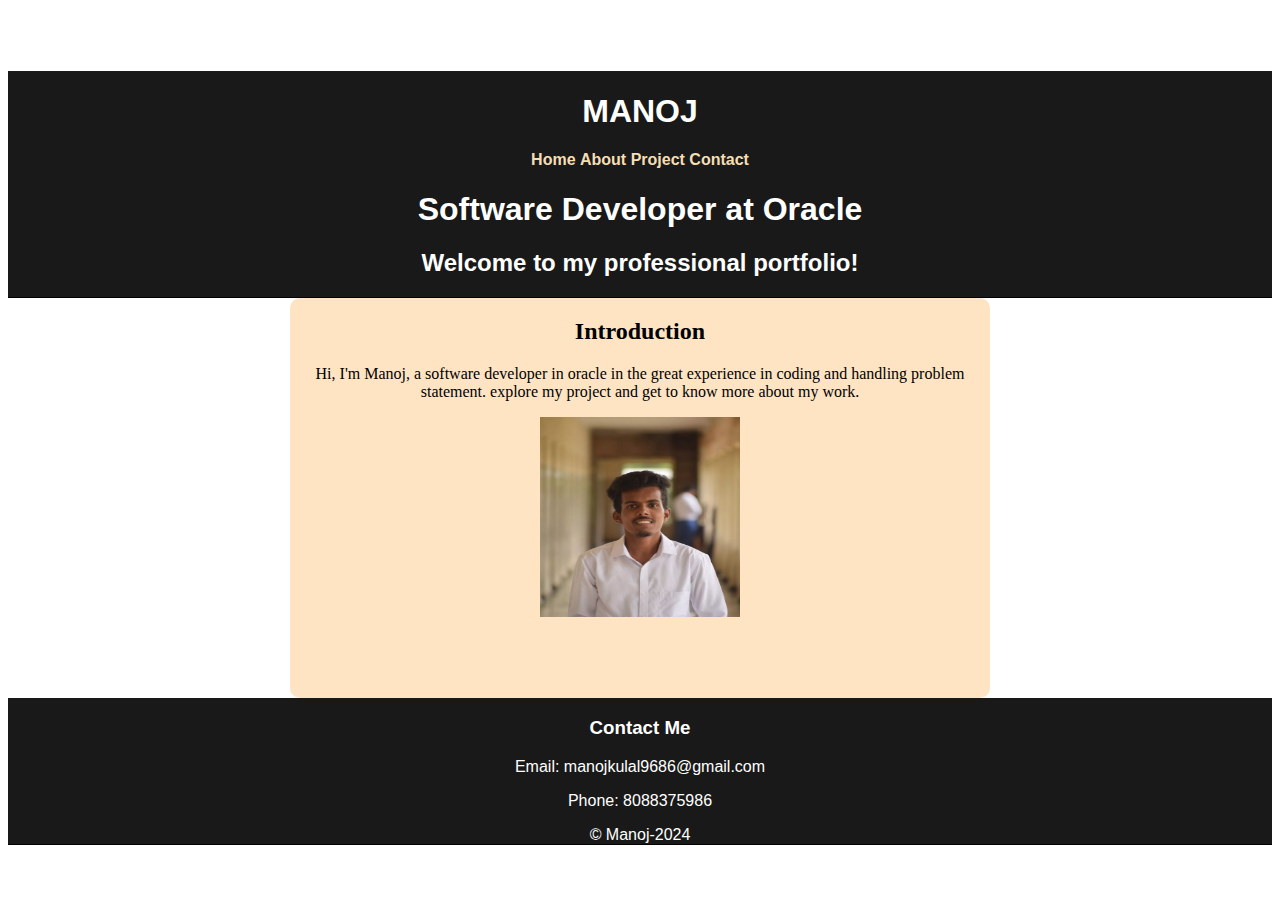
==== index.html @ 233ff799 "Add files via upload" ====
<!DOCTYPE html>
<html lang="en">
<head>
    <meta charset="UTF-8">
    <meta name="viewport" content="width=device-width, initial-scale=1.0">
    <title>Home</title>
    <link rel="stylesheet" href="home.css">
</head>
<body>
    <header>
        <h1>MANOJ</h1>
        <a href="index.html">Home</a>
        <a href="about.html">About</a>
        <a href="project.html">Project</a>
        <a href="contact.html">Contact</a>
        <h1>Software Developer at Oracle</h1>
        <h2>Welcome to my professional portfolio!</h2>
    </header>
    <div>
        <h2>Introduction</h2>
        <p>Hi, I'm Manoj, a software developer in oracle in the great experience in coding and handling problem statement.
            explore my project and get to know more about my work.
           
        </p>
        <img src="Manoj_photo.jpg" alt="Manoj" height="200px" width="200px">
    </div>
    <footer>
        <h3>Contact Me</h3>
        <p>Email: manojkulal9686@gmail.com</p>
        <p>Phone: 8088375986</p>
        &copy; Manoj-2024
    </footer>
</body>
</html>
---- home.css ----
header{
    background-color:#191919;
    color: white;
    font-family:Arial, Helvetica, sans-serif;
    margin: 0;
    padding: 0;
    border-bottom: 1px solid black;
    width: 100%;
    text-align: center;
    top: 0;
}
body {
    display: flex;
    flex-direction: column;
    align-items: center;
    justify-content: center;
    
    height: 100vh;
}
a:link{
    color: wheat;
    font-weight: bolder;
}
a:visited{
    color: white;
    font-weight: bolder;
}
a:active{
    color: white;
    font-weight: bolder;
}

a{
    text-decoration: none;
}

a:hover{
    text-decoration: underline;
}

header, div {
    margin: 0;
    padding: 0;
    
}

div {
    width: 80%;
    max-width: 700px; 
    height: 400px;
    background-color: bisque;
    border-radius: 10px;
    box-shadow: 0 10px 8px rgb(255, 255, 255);
    text-align: center;
}

footer{
    background-color:#191919;
    color: white;
    font-family:Arial, Helvetica, sans-serif;
    margin: 0;
    padding: 0;
    border-bottom: 1px solid black;
    width: 100%;
    text-align: center;
}
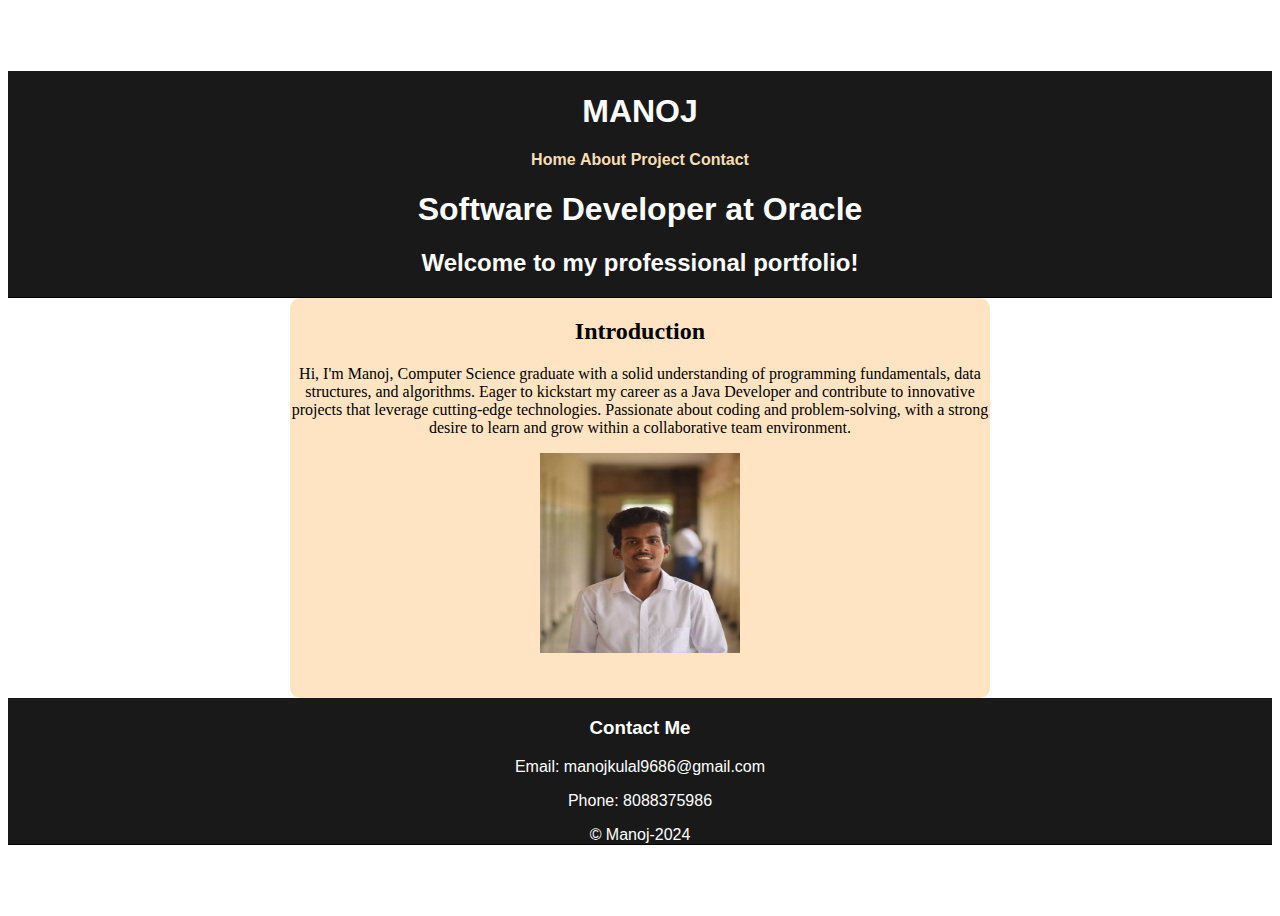
==== commit a50cd3f2: "Add files via upload" ====
--- a/index.html
+++ b/index.html
@@ -18,9 +18,10 @@
     </header>
     <div>
         <h2>Introduction</h2>
-        <p>Hi, I'm Manoj, a software developer in oracle in the great experience in coding and handling problem statement.
-            explore my project and get to know more about my work.
-           
+        <p>Hi, I'm Manoj, Computer Science graduate with a solid understanding of programming fundamentals, data structures, and
+            algorithms. Eager to kickstart my career as a Java Developer and contribute to innovative projects that leverage
+            cutting-edge technologies. Passionate about coding and problem-solving, with a strong desire to learn and grow
+            within a collaborative team environment.
         </p>
         <img src="Manoj_photo.jpg" alt="Manoj" height="200px" width="200px">
     </div>
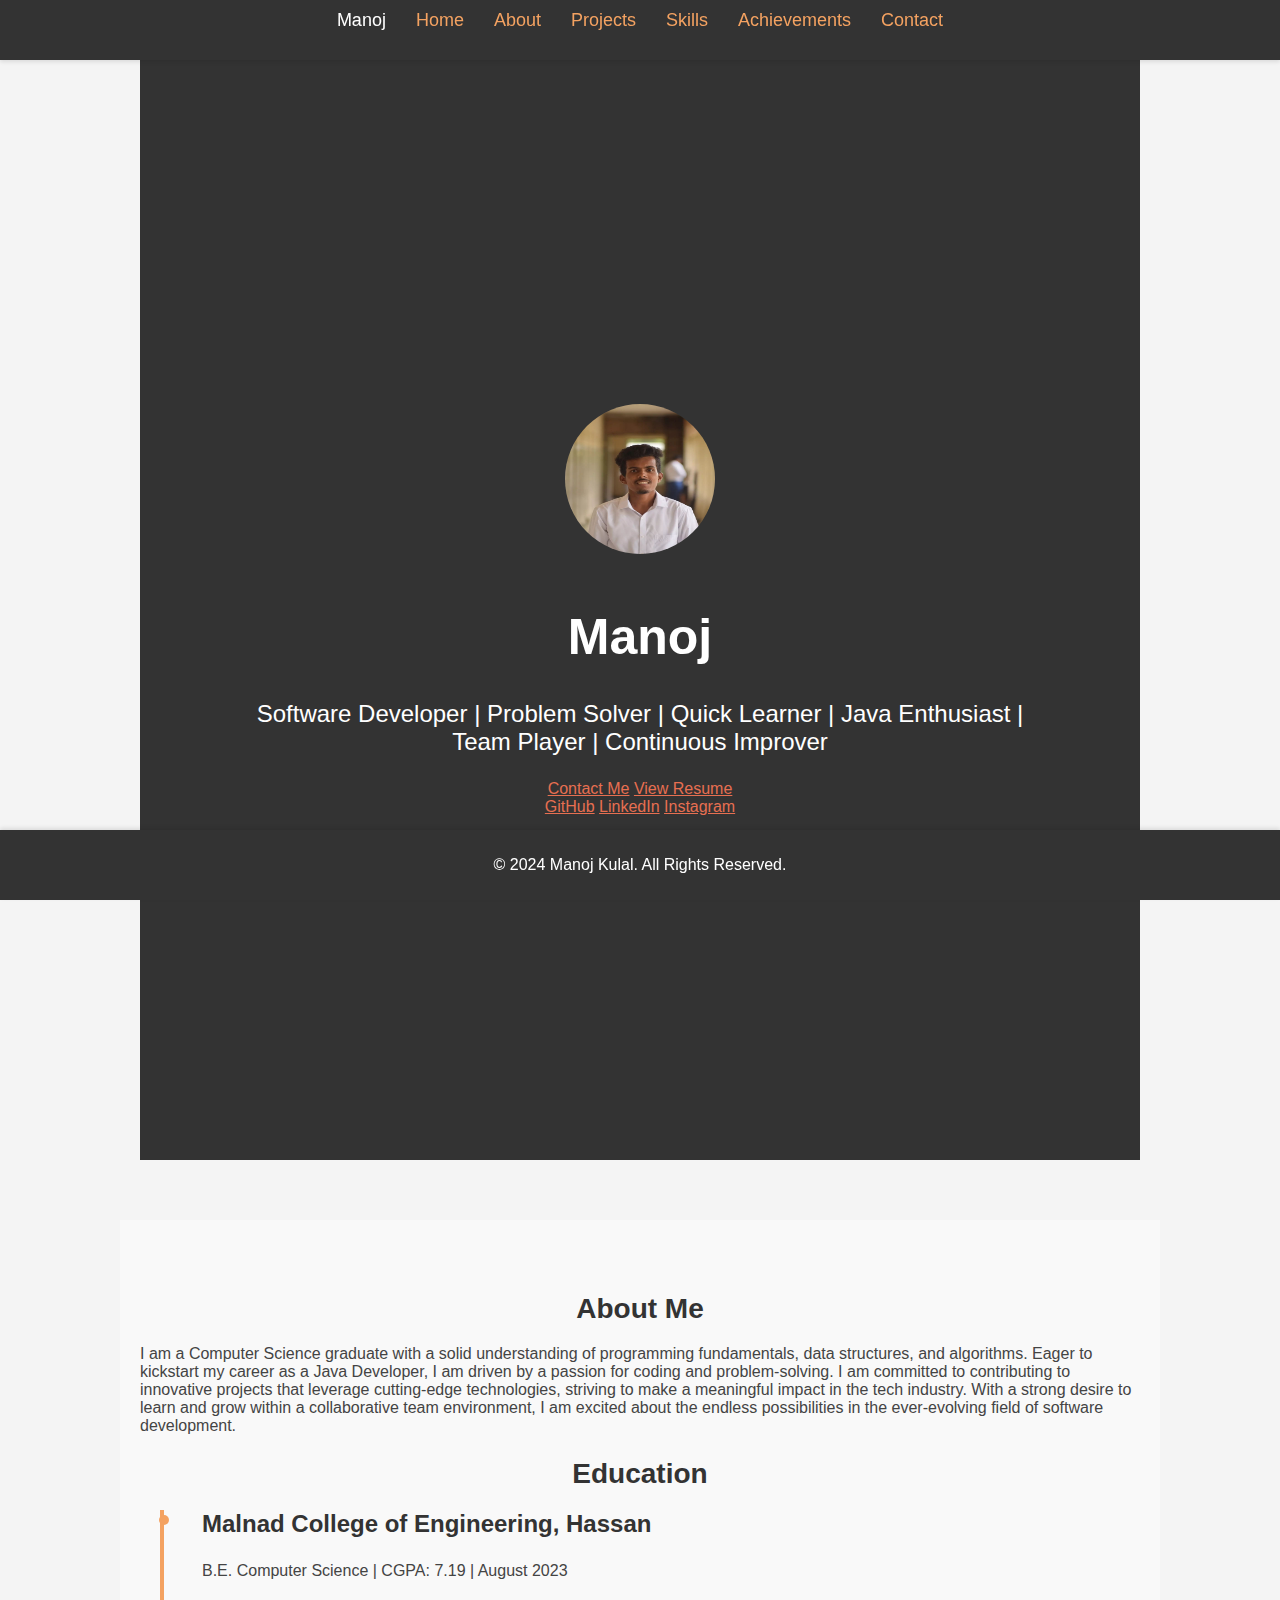
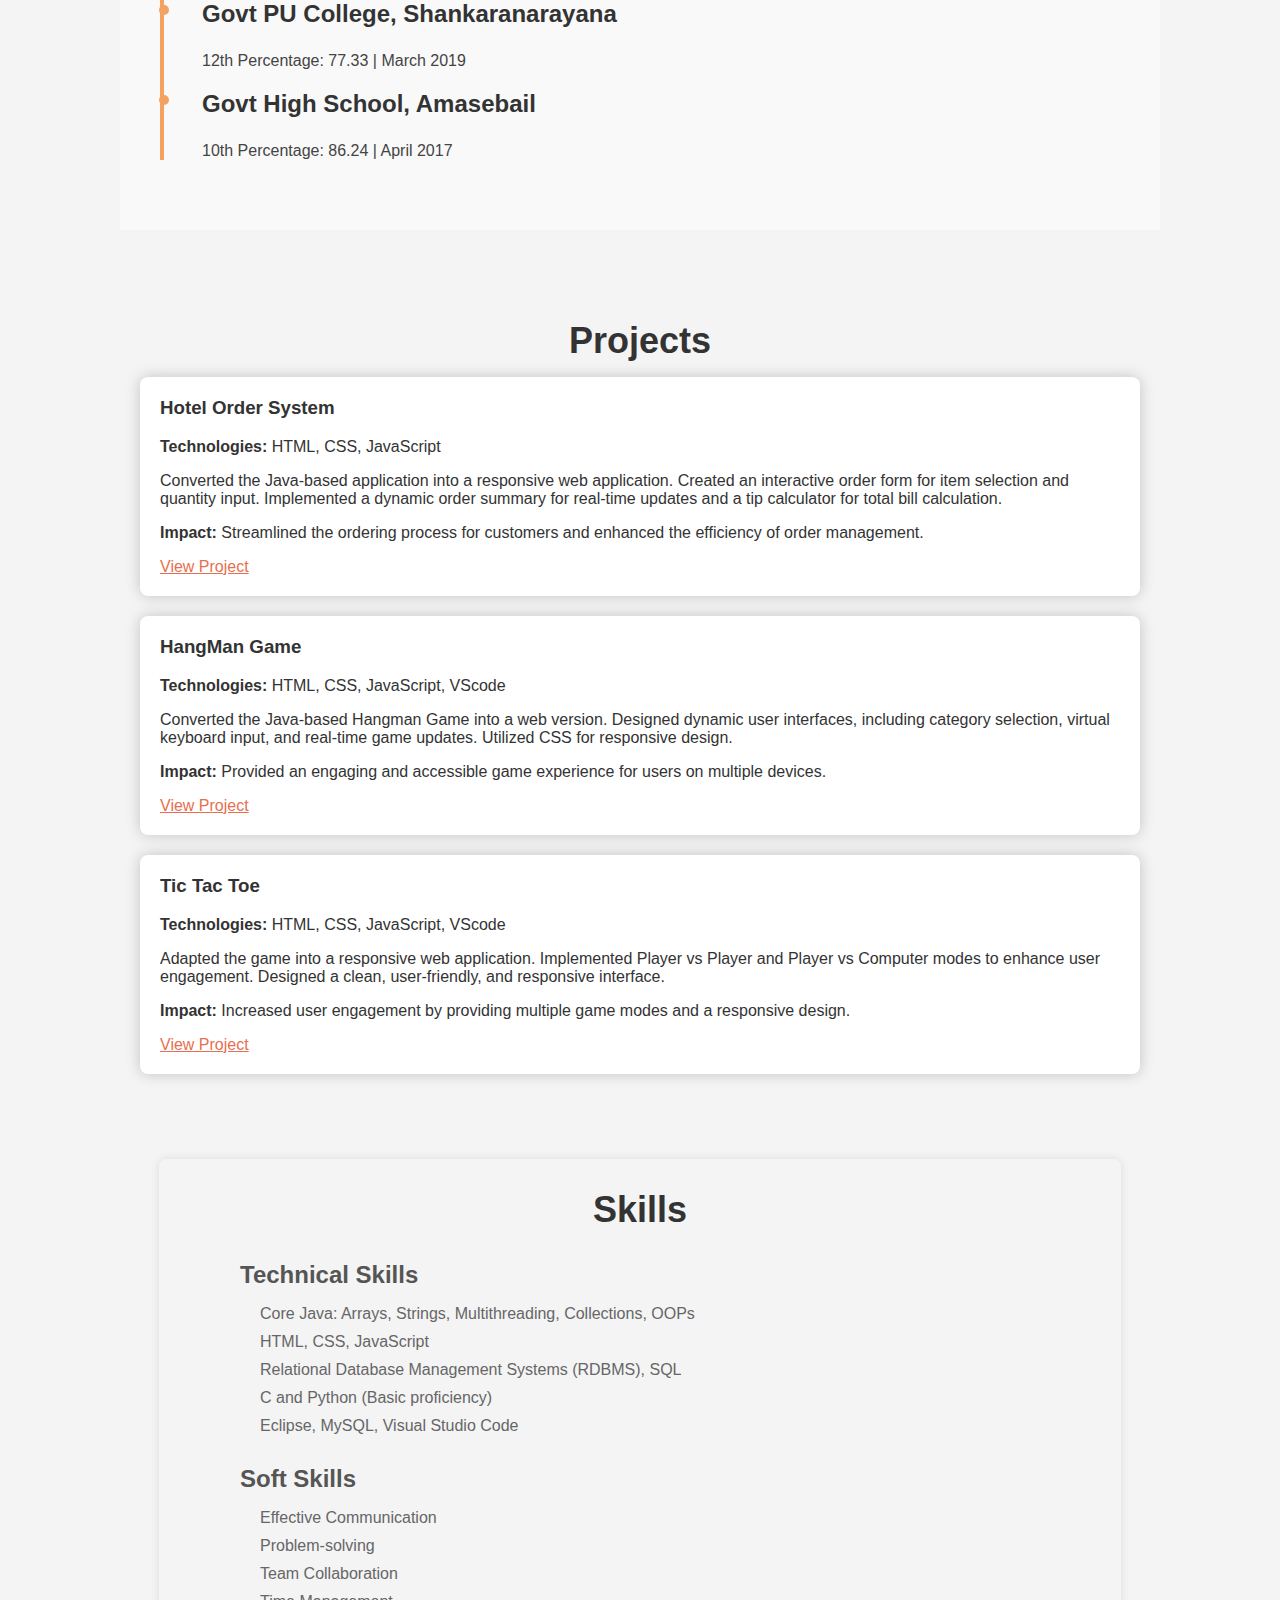
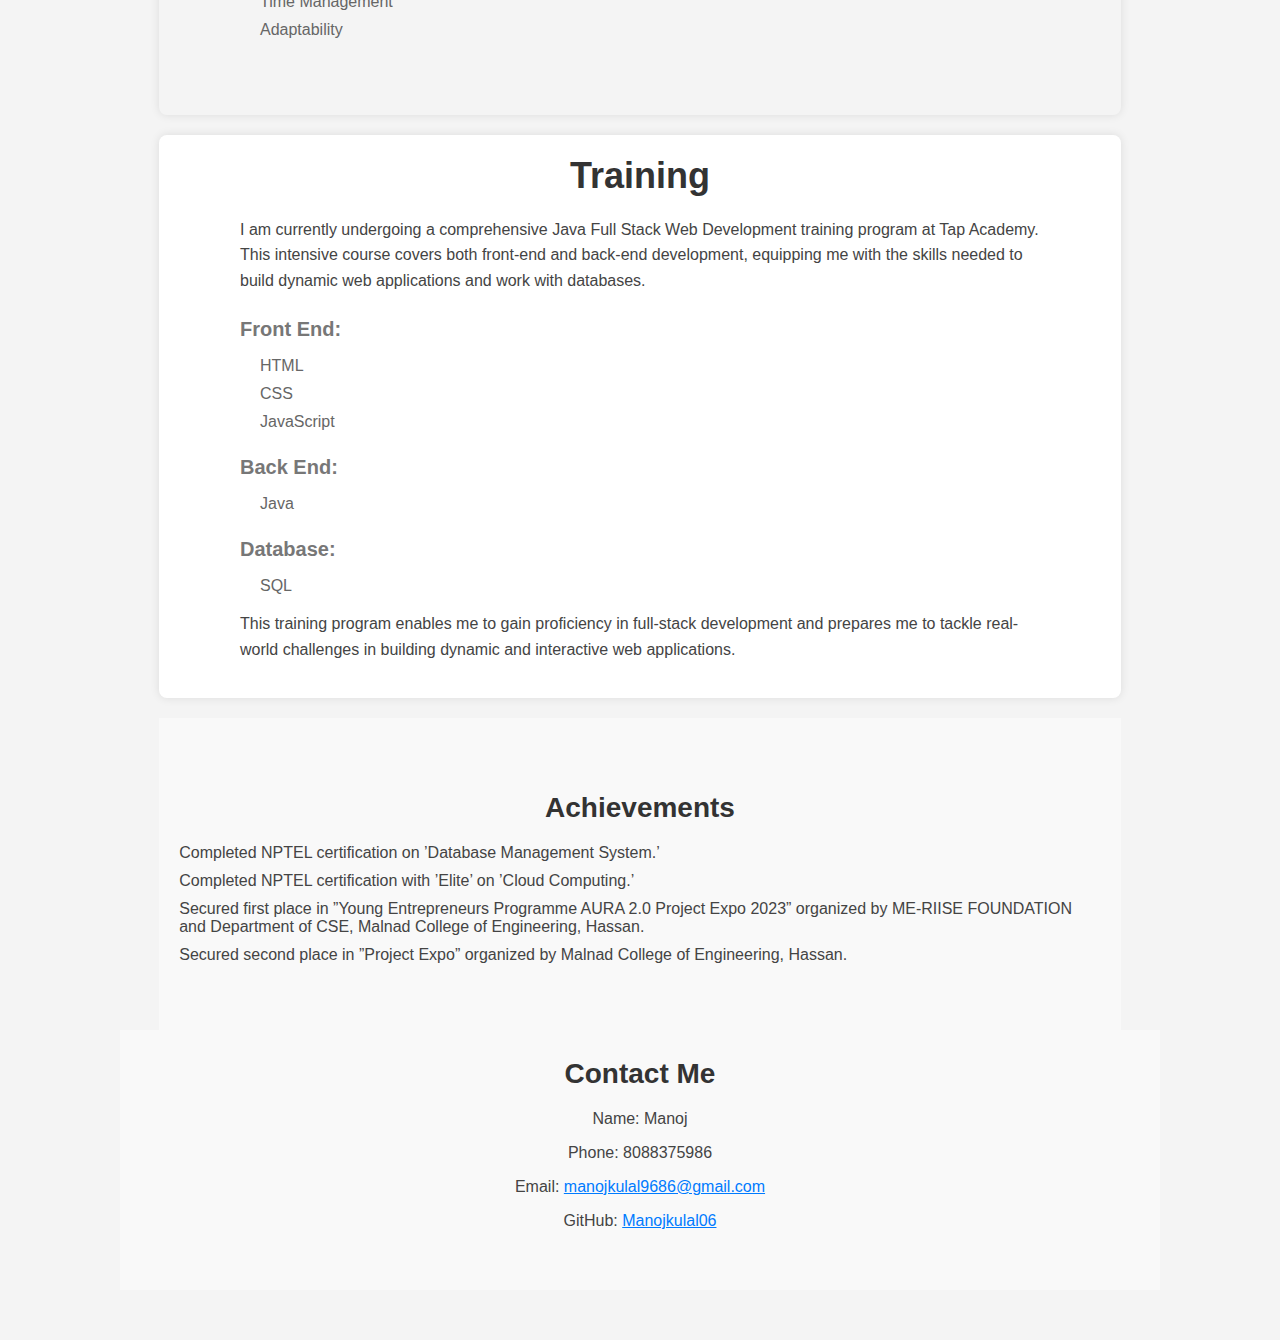
==== commit 74440842: "Add files via upload" ====
--- a/index.html
+++ b/index.html
@@ -3,33 +3,153 @@
 <head>
     <meta charset="UTF-8">
     <meta name="viewport" content="width=device-width, initial-scale=1.0">
-    <title>Home</title>
-    <link rel="stylesheet" href="home.css">
+    <title>Manoj - Portfolio</title>
+    <link rel="stylesheet" href="styles.css">
 </head>
 <body>
     <header>
-        <h1>MANOJ</h1>
-        <a href="index.html">Home</a>
-        <a href="about.html">About</a>
-        <a href="project.html">Project</a>
-        <a href="contact.html">Contact</a>
-        <h1>Software Developer at Oracle</h1>
-        <h2>Welcome to my professional portfolio!</h2>
+        <nav>
+            <ul>
+                <li><label for="">Manoj</label></li>
+                <li><a href="#home">Home</a></li>
+                <li><a href="#about">About</a></li>
+                <li><a href="#projects">Projects</a></li>
+                <li><a href="#skills">Skills</a></li>
+                <li><a href="#achievements">Achievements</a></li>
+                <li><a href="#contact">Contact</a></li>
+            </ul>
+        </nav>
     </header>
-    <div>
-        <h2>Introduction</h2>
-        <p>Hi, I'm Manoj, Computer Science graduate with a solid understanding of programming fundamentals, data structures, and
-            algorithms. Eager to kickstart my career as a Java Developer and contribute to innovative projects that leverage
-            cutting-edge technologies. Passionate about coding and problem-solving, with a strong desire to learn and grow
-            within a collaborative team environment.
-        </p>
-        <img src="Manoj_photo.jpg" alt="Manoj" height="200px" width="200px">
-    </div>
+    
+    <section id="home">
+        <div class="intro">
+            <img src="Manoj_photo.jpg" alt="Manoj Kulal" class="profile-pic">
+            <h1>Manoj</h1>
+            <p>Software Developer | Problem Solver | Quick Learner | Java Enthusiast |<br> Team Player | Continuous Improver</p>
+            <div class="cta-buttons">
+                <a href="#contact" class="btn">Contact Me</a>
+                <a href="Manoj.pdf" class="btn" target="_blank">View Resume</a>
+            </div>
+            <div class="social-links">
+                <a href="https://github.com/Manojkulal06" target="_blank">GitHub</a>
+                <a href="https://www.linkedin.com/in/manojkulal06" target="_blank">LinkedIn</a>
+                <a href="https://www.instagram.com/me__manojj?igshid=MTBiN2VucDRzcTI4eQ==" target="_blank">Instagram</a>
+            </div>
+        </div>
+    </section>
+    
+    
+    <section id="about">
+        <h2>About Me</h2>
+        <p>I am a Computer Science graduate with a solid understanding of programming fundamentals, data structures, and algorithms. Eager to kickstart my career as a Java Developer, I am driven by a passion for coding and problem-solving. I am committed to contributing to innovative projects that leverage cutting-edge technologies, striving to make a meaningful impact in the tech industry. With a strong desire to learn and grow within a collaborative team environment, I am excited about the endless possibilities in the ever-evolving field of software development.</p>
+        <h2 id="education">Education</h2>
+        <div class="timeline">
+            <div class="timeline-item">
+                <h3>Malnad College of Engineering, Hassan</h3>
+                <p>B.E. Computer Science | CGPA: 7.19 | August 2023</p>
+            </div>
+            <div class="timeline-item">
+                <h3>Govt PU College, Shankaranarayana</h3>
+                <p>12th Percentage: 77.33 | March 2019</p>
+            </div>
+            <div class="timeline-item">
+                <h3>Govt High School, Amasebail</h3>
+                <p>10th Percentage: 86.24 | April 2017</p>
+            </div>
+        </div>
+    </section>
+    
+    <section id="projects">
+        <h2>Projects</h2>
+        <div class="project">
+            <h3>Hotel Order System</h3>
+            <p><strong>Technologies:</strong> HTML, CSS, JavaScript</p>
+            <p>Converted the Java-based application into a responsive web application. Created an interactive order form for item selection and quantity input. Implemented a dynamic order summary for real-time updates and a tip calculator for total bill calculation.</p>
+            <p><strong>Impact:</strong> Streamlined the ordering process for customers and enhanced the efficiency of order management.</p>
+            <a href="https://manojkulal06.github.io/Hotel_Order_System/">View Project</a>
+        </div>
+        <div class="project">
+            <h3>HangMan Game</h3>
+            <p><strong>Technologies:</strong> HTML, CSS, JavaScript, VScode</p>
+            <p>Converted the Java-based Hangman Game into a web version. Designed dynamic user interfaces, including category selection, virtual keyboard input, and real-time game updates. Utilized CSS for responsive design.</p>
+            <p><strong>Impact:</strong> Provided an engaging and accessible game experience for users on multiple devices.</p>
+            <a href="https://manojkulal06.github.io/Hangman_game/">View Project</a>
+        </div>
+        <div class="project">
+            <h3>Tic Tac Toe</h3>
+            <p><strong>Technologies:</strong> HTML, CSS, JavaScript, VScode</p>
+            <p>Adapted the game into a responsive web application. Implemented Player vs Player and Player vs Computer modes to enhance user engagement. Designed a clean, user-friendly, and responsive interface.</p>
+            <p><strong>Impact:</strong> Increased user engagement by providing multiple game modes and a responsive design.</p>
+            <a href="https://manojkulal06.github.io/Tic_tac_toe/">View Project</a>
+        </div>
+    </section>
+    
+    <section id="skills">
+        <h2>Skills</h2>
+        <div class="skills">
+            <h3>Technical Skills</h3>
+            <ul>
+                <li>Core Java: Arrays, Strings, Multithreading, Collections, OOPs</li>
+                <li>HTML, CSS, JavaScript</li>
+                <li>Relational Database Management Systems (RDBMS), SQL</li>
+                <li>C and Python (Basic proficiency)</li>
+                <li>Eclipse, MySQL, Visual Studio Code</li>
+            </ul>
+            <h3>Soft Skills</h3>
+            <ul>
+                <li>Effective Communication</li>
+                <li>Problem-solving</li>
+                <li>Team Collaboration</li>
+                <li>Time Management</li>
+                <li>Adaptability</li>
+            </ul>
+        </div>
+    </section>
+
+    <section id="training">
+        <h2>Training</h2>
+        <div class="training">
+            <p>I am currently undergoing a comprehensive Java Full Stack Web Development training program at Tap Academy. This intensive course covers both front-end and back-end development, equipping me with the skills needed to build dynamic web applications and work with databases.</p>
+            <h4>Front End:</h4>
+            <ul>
+                <li>HTML</li>
+                <li>CSS</li>
+                <li>JavaScript</li>
+            </ul>
+            <h4>Back End:</h4>
+            <ul>
+                <li>Java</li>
+            </ul>
+            <h4>Database:</h4>
+            <ul>
+                <li>SQL</li>
+            </ul>
+            <p>This training program enables me to gain proficiency in full-stack development and prepares me to tackle real-world challenges in building dynamic and interactive web applications.</p>
+        </div>
+    </section>
+    
+    <section id="achievements">
+        <h2>Achievements</h2>
+        <ul>
+            <li>Completed NPTEL certification on ’Database Management System.’</li>
+            <li>Completed NPTEL certification with ’Elite’ on ’Cloud Computing.’</li>
+            <li>Secured first place in ”Young Entrepreneurs Programme AURA 2.0 Project Expo 2023” organized by ME-RIISE FOUNDATION and Department of CSE, Malnad College of Engineering, Hassan.</li>
+            <li>Secured second place in ”Project Expo” organized by Malnad College of Engineering, Hassan.</li>
+        </ul>
+    </section>
+    
+    <section id="contact">
+        <h2>Contact Me</h2>
+        <p>Name: Manoj</p>
+        <p>Phone: 8088375986</p>
+        <p>Email: <a href="mailto:manojkulal9686@gmail.com">manojkulal9686@gmail.com</a></p>
+        <p>GitHub: <a href="https://github.com/Manojkulal06">Manojkulal06</a></p>
+    </section>
+    
     <footer>
-        <h3>Contact Me</h3>
-        <p>Email: manojkulal9686@gmail.com</p>
-        <p>Phone: 8088375986</p>
-        &copy; Manoj-2024
+        <p>&copy; 2024 Manoj Kulal. All Rights Reserved.</p>
     </footer>
+    
+    <script src="script.js"></script>
 </body>
-</html>+</html>
--- a/styles.css
+++ b/styles.css
@@ -0,0 +1,402 @@
+body {
+    font-family: 'Arial', sans-serif;
+    margin: 0;
+    padding: 0;
+    box-sizing: border-box;
+    background: #f4f4f4;
+    color: #333;
+    }
+    
+    header {
+    background: #333;
+    color: #fff;
+    padding: 10px 0;
+    text-align: center;
+    position: fixed;
+    width: 100%;
+    height: 40px;
+    top: 0;
+    z-index: 1000;
+    box-shadow: 0 2px 4px rgba(0, 0, 0, 0.1);
+    }
+    
+    header nav ul li label {
+    color: #fff; /* Change color as needed /
+    font-size: 30px; / Change font size as needed /
+    padding: 10px 15px; / Adjust padding as needed */
+    text-decoration: none;
+    transition: color 0.3s;
+    }
+    
+    nav ul {
+    list-style: none;
+    padding: 0;
+    margin: 0;
+    display: flex;
+    justify-content: center;
+    }
+    
+    nav ul li {
+    margin: 0 15px;
+    }
+    
+    nav ul li a {
+    color: #fff;
+    text-decoration: none;
+    font-size: 18px;
+    transition: color 0.3s;
+    }
+    
+    nav ul li a
+    {
+    color: #f4a261;
+    }
+    
+    section {
+    padding: 60px 20px;
+    max-width: 1000px;
+    margin: auto;
+    }
+    
+    #home .intro {
+    text-align: center;
+    padding: 100px 20px;
+    background: #333;
+    color: #fff;
+    min-height: 100vh;
+    display: flex;
+    flex-direction: column;
+    justify-content: center;
+    animation: fadeIn 2s ease-in-out;
+    }
+    
+    #home .profile-pic {
+    width: 150px;
+    height: 150px;
+    border-radius: 50%;
+    margin: 0 auto 20px;
+    animation: zoomIn 1.5s ease-in-out;
+    }
+    
+    #home h1 {
+    font-size: 50px;
+    margin-bottom: 10px;
+    animation: fadeInDown 1.5s ease-in-out;
+    }
+    
+    #home p {
+    font-size: 24px;
+    animation: fadeInUp 1.5s ease-in-out;
+    }
+    
+    h2 {
+    text-align: center;
+    margin-bottom: 20px;
+    font-size: 36px;
+    color: #333;
+    }
+    
+    #about {
+    background-color: #f9f9f9;
+    padding: 50px 20px;
+    text-align: center;
+    }
+    
+    #about h2 {
+    font-size: 28px;
+    color: #333;
+    margin-bottom: 20px;
+    }
+    
+    #about p {
+    font-size: 16px;
+    color: #444;
+    margin-bottom: 20px;
+    text-align: left;
+    }
+    
+    .timeline {
+    border-left: 2px solid #f4a261;
+    margin-left: 20px;
+    padding-left: 20px;
+    position: relative;
+    }
+    
+    .timeline::before {
+    content: "";
+    position: absolute;
+    top: 0;
+    left: 0;
+    height: 100%;
+    width: 2px;
+    background: #f4a261;
+    }
+    
+    .timeline-item {
+    margin-bottom: 20px;
+    padding-left: 20px;
+    position: relative;
+    }
+    
+    .timeline-item::before {
+    content: "";
+    width: 10px;
+    height: 10px;
+    background: #f4a261;
+    border-radius: 50%;
+    position: absolute;
+    left: -23px;
+    top: 5px;
+    }
+    
+    .timeline-item
+    {
+    margin-bottom: 0;
+    }
+    
+    .timeline-item h3 {
+    margin-top: 0;
+    font-size: 24px;
+    color: #333;
+    text-align: left; /* Added to align the heading to the left */
+    }
+    
+    .project, .skill, .achievement {
+    background: #fff;
+    padding: 20px;
+    margin-bottom: 20px;
+    border-radius: 8px;
+    box-shadow: 0 0 10px rgba(0, 0, 0, 0.1);
+    transition: transform 0.3s, box-shadow 0.3s;
+    }
+    
+    .project
+    , .skill
+    , .achievement
+    {
+    transform: translateY(-5px);
+    box-shadow: 0 0 15px rgba(0, 0, 0, 0.2);
+    }
+    
+    .project h3, .skill h3, .achievement h3 {
+    margin-top: 0;
+    }
+    
+    ul {
+    list-style: none;
+    padding: 0;
+    }
+    
+    ul li {
+    margin-bottom: 10px;
+    font-size: 18px;
+    }
+    
+    a {
+    color: #f4a261;
+    text-decoration: none;
+    transition: color 0.3s, text-decoration 0.3s;
+    }
+    
+    a
+    {
+    text-decoration: underline;
+    color: #e76f51;
+    }
+    
+    footer {
+    background: #333;
+    color: #fff;
+    text-align: center;
+    padding: 10px 0;
+    position: fixed;
+    bottom: 0;
+    width: 100%;
+    box-shadow: 0 -2px 4px rgba(0, 0, 0, 0.1);
+    }
+    
+    @keyframes fadeIn {
+    from { opacity: 0; }
+    to { opacity: 1; }
+    }
+    
+    @keyframes fadeInDown {
+    from { transform: translateY(-50px); opacity: 0; }
+    to { transform: translateY(0); opacity: 1; }
+    }
+    
+    @keyframes fadeInUp {
+    from { transform: translateY(50px); opacity: 0; }
+    to { transform: translateY(0); opacity: 1; }
+    }
+    
+    @keyframes zoomIn {
+    from { transform: scale(0); opacity: 0; }
+    to { transform: scale(1); opacity: 1; }
+    }
+    
+    #contact {
+    background-color: #f9f9f9;
+    padding: 50px 20px;
+    padding-top: 5px;
+    margin-bottom: 50px;
+    text-align: center;
+    }
+    
+    #contact h2 {
+    font-size: 28px;
+    color: #333;
+    margin-bottom: 20px;
+    }
+    
+    #contact p {
+    font-size: 16px;
+    color: #444;
+    margin-bottom: 10px;
+    }
+    
+    #contact a {
+    color: #007bff;
+    text-decoration: none;
+    }
+    
+    #contact a
+    {
+    text-decoration: underline;
+    }
+    
+    #skills {
+    width: 72%;
+    padding-top: 30px;
+    margin-bottom: 20px;
+    border-radius: 8px;
+    box-shadow: 0 0 10px rgba(0, 0, 0, 0.1);
+    transition: transform 0.3s, box-shadow 0.3s;
+    }
+    
+    .skill{
+    background-color: #fff;
+    }
+    
+    #skills h2 {
+    margin-top: 0;
+    font-size: 36px;
+    color: #333;
+    text-align: center;
+    }
+    
+    #skills .skills {
+    max-width: 800px;
+    margin: 0 auto;
+    }
+    
+    #skills .skills h3 {
+    font-size: 24px;
+    color: #555;
+    margin-top: 30px;
+    margin-bottom: 15px;
+    }
+    
+    #skills .skills h4 {
+    font-size: 20px;
+    color: #777;
+    margin-top: 25px;
+    margin-bottom: 10px;
+    }
+    
+    #skills .skills p {
+    font-size: 16px;
+    color: #444;
+    line-height: 1.6;
+    }
+    
+    #skills .skills ul {
+    list-style-type: none;
+    padding-left: 20px;
+    }
+    
+    #skills .skills ul li {
+    font-size: 16px;
+    color: #666;
+    margin-bottom: 10px;
+    }
+    
+    #training {
+    width: 72%;
+    padding-top: 60px;
+    background-color: #fff;
+    padding: 20px;
+    margin-bottom: 20px;
+    border-radius: 8px;
+    box-shadow: 0 0 10px rgba(0, 0, 0, 0.1);
+    transition: transform 0.3s, box-shadow 0.3s;
+    }
+    
+    #training h2 {
+    margin-top: 0;
+    font-size: 36px;
+    color: #333;
+    text-align: center;
+    }
+    
+    #training .training {
+    max-width: 800px;
+    margin: 0 auto;
+    }
+    
+    #training h3 {
+    font-size: 24px;
+    color: #555;
+    margin-top: 30px;
+    margin-bottom: 15px;
+    }
+    
+    #training h4 {
+    font-size: 20px;
+    color: #777;
+    margin-top: 25px;
+    margin-bottom: 10px;
+    }
+    
+    #training p {
+    font-size: 16px;
+    color: #444;
+    line-height: 1.6;
+    }
+    
+    #training ul {
+    list-style-type: none;
+    padding-left: 20px;
+    }
+    
+    #training ul li {
+    font-size: 16px;
+    color: #666;
+    margin-bottom: 10px;
+    }
+    
+    #achievements {
+    width: 72%;
+    background-color: #f9f9f9;
+    padding: 50px 20px;
+    text-align: center;
+    }
+    
+    #achievements h2 {
+    font-size: 28px;
+    color: #333;
+    margin-bottom: 20px;
+    }
+    
+    #achievements ul {
+    list-style-type: none;
+    padding: 0;
+    }
+    
+    #achievements ul li {
+    font-size: 16px;
+    color: #444;
+    margin-bottom: 10px;
+    text-align: left; 
+    padding-left: 0; 
+    }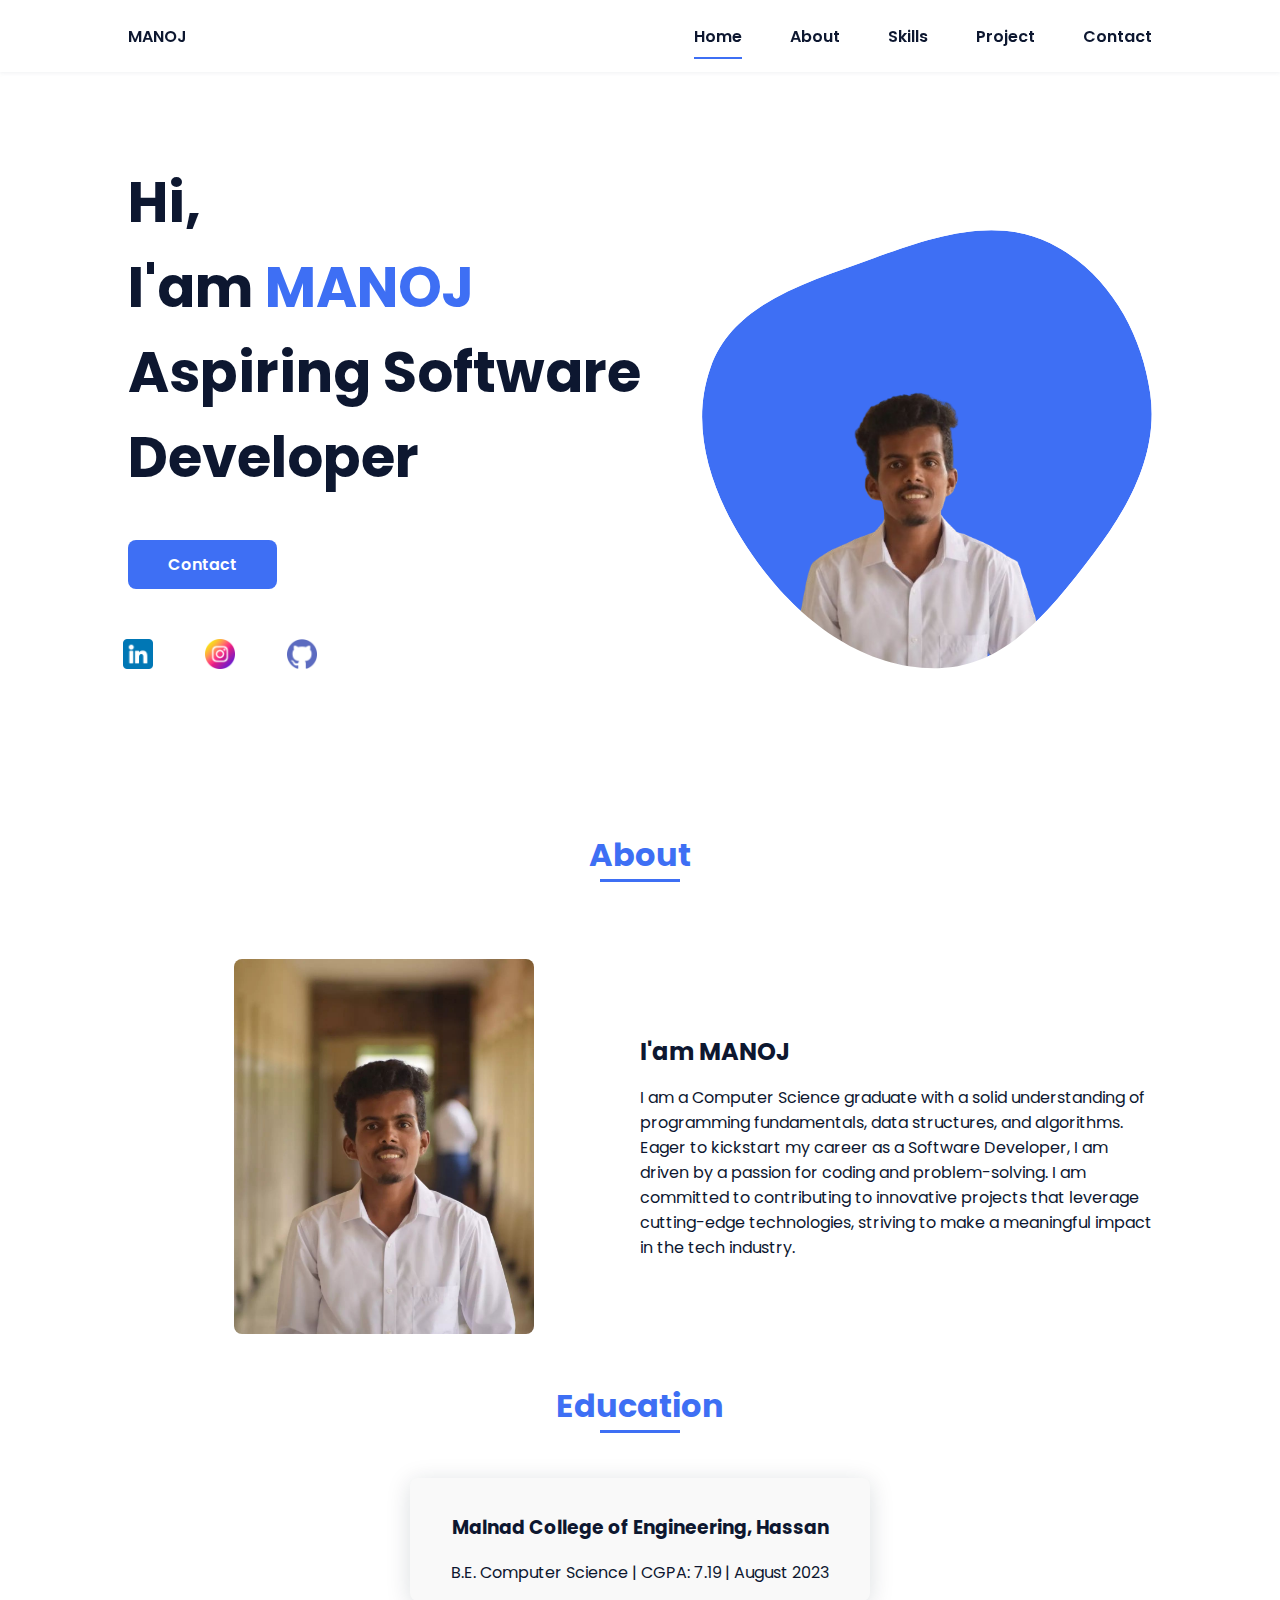
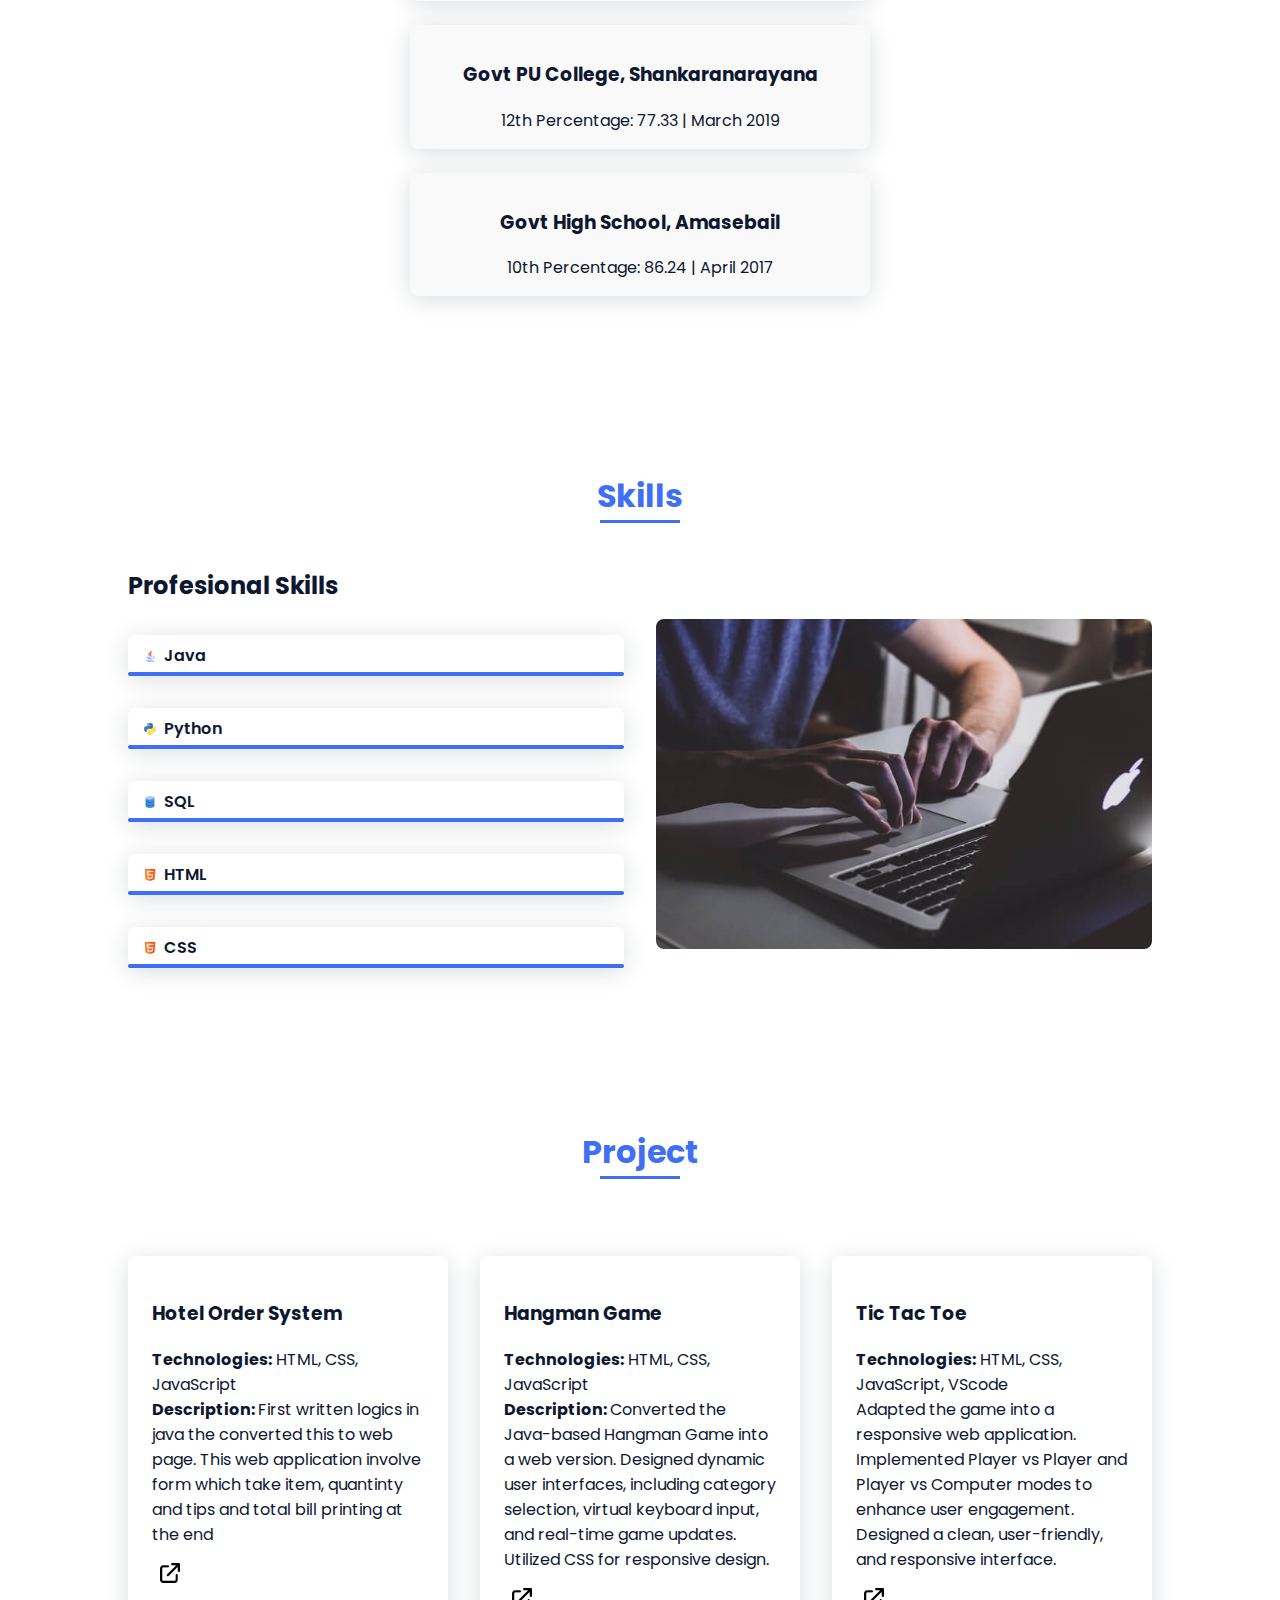
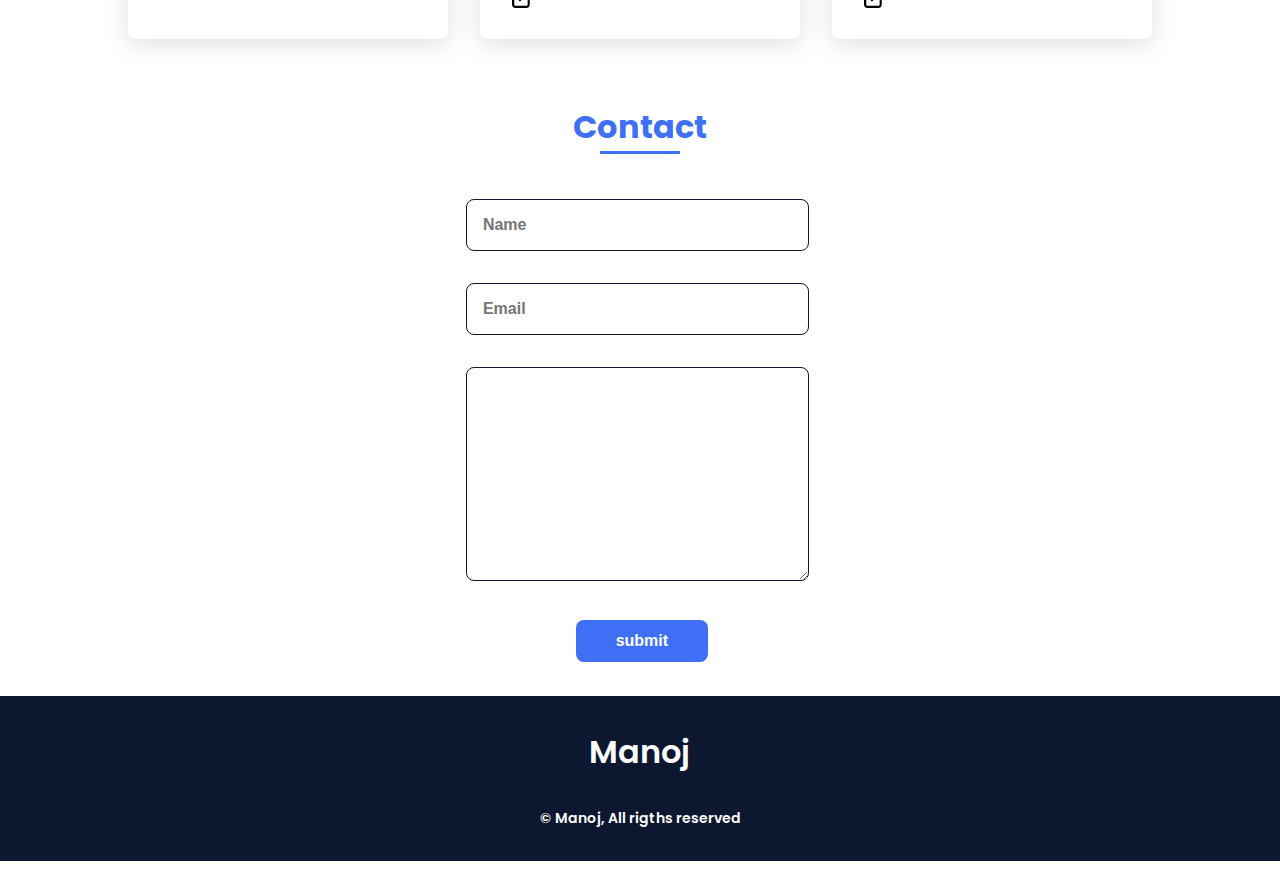
==== commit e4dab8e4: "Add files via upload" ====
--- a/index.html
+++ b/index.html
@@ -1,155 +1,238 @@
 <!DOCTYPE html>
 <html lang="en">
+
 <head>
     <meta charset="UTF-8">
     <meta name="viewport" content="width=device-width, initial-scale=1.0">
-    <title>Manoj - Portfolio</title>
+
     <link rel="stylesheet" href="styles.css">
+    <title>Portfolio website</title>
 </head>
+
 <body>
-    <header>
-        <nav>
-            <ul>
-                <li><label for="">Manoj</label></li>
-                <li><a href="#home">Home</a></li>
-                <li><a href="#about">About</a></li>
-                <li><a href="#projects">Projects</a></li>
-                <li><a href="#skills">Skills</a></li>
-                <li><a href="#achievements">Achievements</a></li>
-                <li><a href="#contact">Contact</a></li>
-            </ul>
+    <header class="l-header">
+        <nav class="nav bd-grid">
+            <div>
+                <a href="#home" class="nav__logo">MANOJ</a>
+            </div>
+
+            <div class="nav__menu" id="nav-menu">
+                <ul class="nav__list">
+                    <li class="nav__item"><a href="#home" class="nav__link active-link">Home</a></li>
+                    <li class="nav__item"><a href="#about" class="nav__link">About</a></li>
+                    <li class="nav__item"><a href="#skills" class="nav__link">Skills</a></li>
+                    <li class="nav__item"><a href="#work" class="nav__link">Project</a></li>
+                    <li class="nav__item"><a href="#contact" class="nav__link">Contact</a></li>
+                </ul>
+            </div>
+
+            <div class="nav__toggle" id="nav-toggle">
+                <i class='bx bx-menu'></i>
+            </div>
         </nav>
     </header>
+
+    <main class="l-main">
+
+        <section class="home bd-grid" id="home">
+            <div class="home__data">
+                <h1 class="home__title">Hi,<br>I'am <span class="home__title-color">MANOJ</span><br> Aspiring Software <br> Developer
+                </h1>
+
+                <a href="#contact" class="button">Contact</a>
+            </div>
+
+            <div class="home__social">
+                <a href="https://www.linkedin.com/in/manoj-kulal-8a1936242" class="home__social-icon"><i
+                        class='bx bxl-linkedin'><img src="linkedin.png" alt="LinkedIn"></i></a>
+                <a href="https://www.instagram.com/me__manojj?igsh=MTBiN2VucDRzcTI4eQ==" class="home__social-icon"><i
+                        class='bx bxl-behance'><img src="instagram.png" alt="instagram"></i></a>
+                <a href="https://github.com/Manojkulal06" class="home__social-icon"><i class='bx bxl-github'><img
+                            src="github.png" alt="github"></i></a>
+            </div>
+
+            <div class="home__img">
+                <svg class="home__blob" viewBox="0 0 479 467">
+                    <mask id="mask0" mask-type="alpha">
+                        <path
+                            d="M9.19024 145.964C34.0253 76.5814 114.865 54.7299 184.111 29.4823C245.804 6.98884 311.86 -14.9503 370.735 14.143C431.207 44.026 467.948 107.508 477.191 174.311C485.897 237.229 454.931 294.377 416.506 344.954C373.74 401.245 326.068 462.801 255.442 466.189C179.416 469.835 111.552 422.137 65.1576 361.805C17.4835 299.81 -17.1617 219.583 9.19024 145.964Z" />
+                    </mask>
+                    <g mask="url(#mask0)">
+                        <path
+                            d="M9.19024 145.964C34.0253 76.5814 114.865 54.7299 184.111 29.4823C245.804 6.98884 311.86 -14.9503 370.735 14.143C431.207 44.026 467.948 107.508 477.191 174.311C485.897 237.229 454.931 294.377 416.506 344.954C373.74 401.245 326.068 462.801 255.442 466.189C179.416 469.835 111.552 422.137 65.1576 361.805C17.4835 299.81 -17.1617 219.583 9.19024 145.964Z" />
+                        <image class="home__blob-img" x="50" y="60" href="Manoj_photo.png" />
+                    </g>
+                </svg>
+            </div>
+        </section>
+
+
+        <section class="about section" id="about">
+            <h2 class="section-title">About</h2>
+
+            <div class="about__container bd-grid">
+                <div class="about__img">
+                    <img src="Manoj_photo.jpg" alt="">
+                </div>
+
+                <div>
+                    <h2 class="about__subtitle">I'am MANOJ</h2>
+                    <p class="about__text">I am a Computer Science graduate with a solid understanding of programming
+                        fundamentals, data structures, and algorithms.
+                        Eager to kickstart my career as a Software Developer, I am driven by a passion for coding and
+                        problem-solving.
+                        I am committed to contributing to innovative projects that leverage cutting-edge technologies,
+                        striving to make a meaningful impact in the tech industry.</p>
+                </div>
+
+                <div class="education-container">
+                    <h2 class="section-title education-title" id="education">Education</h2>
+                    <div class="timeline">
+                        <div class="timeline-item">
+                            <h3>Malnad College of Engineering, Hassan</h3>
+                            <p>B.E. Computer Science | CGPA: 7.19 | August 2023</p>
+                        </div>
+                        <div class="timeline-item">
+                            <h3>Govt PU College, Shankaranarayana</h3>
+                            <p>12th Percentage: 77.33 | March 2019</p>
+                        </div>
+                        <div class="timeline-item">
+                            <h3>Govt High School, Amasebail</h3>
+                            <p>10th Percentage: 86.24 | April 2017</p>
+                        </div>
+                    </div>
+                </div>
+                
+
+            </div>
+        </section>
+
+
+        
+        <section class="skills section" id="skills">
+            <h2 class="section-title">Skills</h2>
+
+            <div class="skills__container bd-grid">
+                <div>
+                    <h2 class="skills__subtitle">Profesional Skills</h2>
+                    <p class="skills__text"></p>
+                    <div class="skills__data">
+                        <div class="skills__names">
+                            <i class='skills__icon'><img src="java.png" alt="java"></i>
+                            <span class="skills__name">Java</span>
+                        </div>
+                        <div class="skills__bar skills__ux">
+
+                        </div>
+
+                    </div>
+                    <div class="skills__data">
+                        <div class="skills__names">
+                            <i class='skills__icon'><img src="python.png" alt="python"></i>
+                            <span class="skills__name">Python</span>
+                        </div>
+                        <div class="skills__bar skills__css">
+
+                        </div>
+
+                    </div>
+                    <div class="skills__data">
+                        <div class="skills__names">
+                            <i class='skills__icon'><img src="database.png" alt=""></i>
+                            <span class="skills__name">SQL</span>
+                        </div>
+                        <div class="skills__bar skills__js">
+
+                        </div>
+
+                    </div>
+                    <div class="skills__data">
+                        <div class="skills__names">
+                            <i class='skills__icon'><img src="html.png" alt=""></i>
+                            <span class="skills__name">HTML</span>
+                        </div>
+                        <div class="skills__bar skills__ux">
+
+                        </div>
+
+                    </div>
+
+                    <div class="skills__data">
+                        <div class="skills__names">
+                            <i class='skills__icon'><img src="html.png" alt=""></i>
+                            <span class="skills__name">CSS</span>
+                        </div>
+                        <div class="skills__bar skills__ux">
+
+                        </div>
+
+                    </div>
+                </div>
+
+                <div>
+                    <img src="assets/img/work3.jpg" alt="" class="skills__img">
+                </div>
+            </div>
+        </section>
+
+        
+        <section class="work section" id="work">
+            <h2 class="section-title">Project</h2>
+
+            <div class="work__container bd-grid">
+                <div class="work__img">
+                    <h3>Hotel Order System</h3>
+                    <p><strong>Technologies:</strong> HTML, CSS, JavaScript</p>
+                    <p><strong>Description: </strong>First written logics in java the converted this to web page.
+                        This web application involve form which take item, quantinty and tips and total bill printing at
+                        the end</p>
+                    <a href="https://manojkulal06.github.io/Hotel_Order_System/"><img src="external-link.png" alt="View Project"></a>
+                </div>
+                <div class="work__img" id="hang">
+                    <h3>Hangman Game</h3>
+                    <p><strong>Technologies:</strong> HTML, CSS, JavaScript</p>
+                    <p><strong>Description: </strong>Converted the Java-based Hangman Game into a web version. Designed
+                        dynamic user interfaces, including category selection, virtual keyboard input, and real-time
+                        game updates. Utilized CSS for responsive design.</p>
+                    <a href="https://manojkulal06.github.io/Hangman_game/"><img src="external-link.png" alt="View Project"></a>
+                    
+                </div>
+                <div class="work__img">
+                    <h3>Tic Tac Toe</h3>
+                    <p><strong>Technologies:</strong> HTML, CSS, JavaScript, VScode</p>
+                    <p>Adapted the game into a responsive web application. Implemented Player vs Player and Player vs
+                        Computer modes to enhance user engagement. Designed a clean, user-friendly, and responsive
+                        interface.</p>
+                    
+                    <a href="https://manojkulal06.github.io/Tic_tac_toe/"><img src="external-link.png" alt="View Project"></a>
+                </div>
+                
+            </div>
+        </section>
+
+        
+        <section class="contact_section" id="contact">
+            <h2 class="section-title">Contact</h2>
+
+            <div class="contact__container bd-grid">
+                <form action="" class="contact__form">
+                    <input type="text" placeholder="Name" class="contact__input"> <br>
+                    <input type="mail" placeholder="Email" class="contact__input"><br>
+                    <textarea name="" id="" cols="0" rows="10" class="contact__input"></textarea>
+                    <input type="submit" value="submit" class="contact__button button">
+                </form>
+            </div>
+        </section>
+    </main>
+
     
-    <section id="home">
-        <div class="intro">
-            <img src="Manoj_photo.jpg" alt="Manoj Kulal" class="profile-pic">
-            <h1>Manoj</h1>
-            <p>Software Developer | Problem Solver | Quick Learner | Java Enthusiast |<br> Team Player | Continuous Improver</p>
-            <div class="cta-buttons">
-                <a href="#contact" class="btn">Contact Me</a>
-                <a href="Manoj.pdf" class="btn" target="_blank">View Resume</a>
-            </div>
-            <div class="social-links">
-                <a href="https://github.com/Manojkulal06" target="_blank">GitHub</a>
-                <a href="https://www.linkedin.com/in/manojkulal06" target="_blank">LinkedIn</a>
-                <a href="https://www.instagram.com/me__manojj?igshid=MTBiN2VucDRzcTI4eQ==" target="_blank">Instagram</a>
-            </div>
-        </div>
-    </section>
-    
-    
-    <section id="about">
-        <h2>About Me</h2>
-        <p>I am a Computer Science graduate with a solid understanding of programming fundamentals, data structures, and algorithms. Eager to kickstart my career as a Java Developer, I am driven by a passion for coding and problem-solving. I am committed to contributing to innovative projects that leverage cutting-edge technologies, striving to make a meaningful impact in the tech industry. With a strong desire to learn and grow within a collaborative team environment, I am excited about the endless possibilities in the ever-evolving field of software development.</p>
-        <h2 id="education">Education</h2>
-        <div class="timeline">
-            <div class="timeline-item">
-                <h3>Malnad College of Engineering, Hassan</h3>
-                <p>B.E. Computer Science | CGPA: 7.19 | August 2023</p>
-            </div>
-            <div class="timeline-item">
-                <h3>Govt PU College, Shankaranarayana</h3>
-                <p>12th Percentage: 77.33 | March 2019</p>
-            </div>
-            <div class="timeline-item">
-                <h3>Govt High School, Amasebail</h3>
-                <p>10th Percentage: 86.24 | April 2017</p>
-            </div>
-        </div>
-    </section>
-    
-    <section id="projects">
-        <h2>Projects</h2>
-        <div class="project">
-            <h3>Hotel Order System</h3>
-            <p><strong>Technologies:</strong> HTML, CSS, JavaScript</p>
-            <p>Converted the Java-based application into a responsive web application. Created an interactive order form for item selection and quantity input. Implemented a dynamic order summary for real-time updates and a tip calculator for total bill calculation.</p>
-            <p><strong>Impact:</strong> Streamlined the ordering process for customers and enhanced the efficiency of order management.</p>
-            <a href="https://manojkulal06.github.io/Hotel_Order_System/">View Project</a>
-        </div>
-        <div class="project">
-            <h3>HangMan Game</h3>
-            <p><strong>Technologies:</strong> HTML, CSS, JavaScript, VScode</p>
-            <p>Converted the Java-based Hangman Game into a web version. Designed dynamic user interfaces, including category selection, virtual keyboard input, and real-time game updates. Utilized CSS for responsive design.</p>
-            <p><strong>Impact:</strong> Provided an engaging and accessible game experience for users on multiple devices.</p>
-            <a href="https://manojkulal06.github.io/Hangman_game/">View Project</a>
-        </div>
-        <div class="project">
-            <h3>Tic Tac Toe</h3>
-            <p><strong>Technologies:</strong> HTML, CSS, JavaScript, VScode</p>
-            <p>Adapted the game into a responsive web application. Implemented Player vs Player and Player vs Computer modes to enhance user engagement. Designed a clean, user-friendly, and responsive interface.</p>
-            <p><strong>Impact:</strong> Increased user engagement by providing multiple game modes and a responsive design.</p>
-            <a href="https://manojkulal06.github.io/Tic_tac_toe/">View Project</a>
-        </div>
-    </section>
-    
-    <section id="skills">
-        <h2>Skills</h2>
-        <div class="skills">
-            <h3>Technical Skills</h3>
-            <ul>
-                <li>Core Java: Arrays, Strings, Multithreading, Collections, OOPs</li>
-                <li>HTML, CSS, JavaScript</li>
-                <li>Relational Database Management Systems (RDBMS), SQL</li>
-                <li>C and Python (Basic proficiency)</li>
-                <li>Eclipse, MySQL, Visual Studio Code</li>
-            </ul>
-            <h3>Soft Skills</h3>
-            <ul>
-                <li>Effective Communication</li>
-                <li>Problem-solving</li>
-                <li>Team Collaboration</li>
-                <li>Time Management</li>
-                <li>Adaptability</li>
-            </ul>
-        </div>
-    </section>
-
-    <section id="training">
-        <h2>Training</h2>
-        <div class="training">
-            <p>I am currently undergoing a comprehensive Java Full Stack Web Development training program at Tap Academy. This intensive course covers both front-end and back-end development, equipping me with the skills needed to build dynamic web applications and work with databases.</p>
-            <h4>Front End:</h4>
-            <ul>
-                <li>HTML</li>
-                <li>CSS</li>
-                <li>JavaScript</li>
-            </ul>
-            <h4>Back End:</h4>
-            <ul>
-                <li>Java</li>
-            </ul>
-            <h4>Database:</h4>
-            <ul>
-                <li>SQL</li>
-            </ul>
-            <p>This training program enables me to gain proficiency in full-stack development and prepares me to tackle real-world challenges in building dynamic and interactive web applications.</p>
-        </div>
-    </section>
-    
-    <section id="achievements">
-        <h2>Achievements</h2>
-        <ul>
-            <li>Completed NPTEL certification on ’Database Management System.’</li>
-            <li>Completed NPTEL certification with ’Elite’ on ’Cloud Computing.’</li>
-            <li>Secured first place in ”Young Entrepreneurs Programme AURA 2.0 Project Expo 2023” organized by ME-RIISE FOUNDATION and Department of CSE, Malnad College of Engineering, Hassan.</li>
-            <li>Secured second place in ”Project Expo” organized by Malnad College of Engineering, Hassan.</li>
-        </ul>
-    </section>
-    
-    <section id="contact">
-        <h2>Contact Me</h2>
-        <p>Name: Manoj</p>
-        <p>Phone: 8088375986</p>
-        <p>Email: <a href="mailto:manojkulal9686@gmail.com">manojkulal9686@gmail.com</a></p>
-        <p>GitHub: <a href="https://github.com/Manojkulal06">Manojkulal06</a></p>
-    </section>
-    
-    <footer>
-        <p>&copy; 2024 Manoj Kulal. All Rights Reserved.</p>
+    <footer class="footer">
+        <p class="footer__title">Manoj</p>
+        
+        <p class="footer__copy">&#169; Manoj, All rigths reserved</p>
     </footer>
-    
-    <script src="script.js"></script>
+
+    <script src="main.js"></script>
 </body>
-</html>
+
+</html>--- a/styles.css
+++ b/styles.css
@@ -1,402 +1,674 @@
-body {
-    font-family: 'Arial', sans-serif;
-    margin: 0;
-    padding: 0;
-    box-sizing: border-box;
-    background: #f4f4f4;
-    color: #333;
-    }
-    
-    header {
-    background: #333;
-    color: #fff;
-    padding: 10px 0;
-    text-align: center;
-    position: fixed;
-    width: 100%;
-    height: 40px;
-    top: 0;
-    z-index: 1000;
-    box-shadow: 0 2px 4px rgba(0, 0, 0, 0.1);
-    }
-    
-    header nav ul li label {
-    color: #fff; /* Change color as needed /
-    font-size: 30px; / Change font size as needed /
-    padding: 10px 15px; / Adjust padding as needed */
-    text-decoration: none;
-    transition: color 0.3s;
-    }
-    
-    nav ul {
-    list-style: none;
-    padding: 0;
-    margin: 0;
-    display: flex;
-    justify-content: center;
-    }
-    
-    nav ul li {
-    margin: 0 15px;
-    }
-    
-    nav ul li a {
-    color: #fff;
-    text-decoration: none;
-    font-size: 18px;
-    transition: color 0.3s;
-    }
-    
-    nav ul li a
-    {
-    color: #f4a261;
-    }
-    
-    section {
-    padding: 60px 20px;
-    max-width: 1000px;
-    margin: auto;
-    }
-    
-    #home .intro {
-    text-align: center;
-    padding: 100px 20px;
-    background: #333;
-    color: #fff;
-    min-height: 100vh;
-    display: flex;
-    flex-direction: column;
-    justify-content: center;
-    animation: fadeIn 2s ease-in-out;
-    }
-    
-    #home .profile-pic {
-    width: 150px;
-    height: 150px;
-    border-radius: 50%;
-    margin: 0 auto 20px;
-    animation: zoomIn 1.5s ease-in-out;
-    }
-    
-    #home h1 {
-    font-size: 50px;
-    margin-bottom: 10px;
-    animation: fadeInDown 1.5s ease-in-out;
-    }
-    
-    #home p {
-    font-size: 24px;
-    animation: fadeInUp 1.5s ease-in-out;
-    }
-    
-    h2 {
-    text-align: center;
-    margin-bottom: 20px;
-    font-size: 36px;
-    color: #333;
-    }
-    
-    #about {
-    background-color: #f9f9f9;
-    padding: 50px 20px;
-    text-align: center;
-    }
-    
-    #about h2 {
-    font-size: 28px;
-    color: #333;
-    margin-bottom: 20px;
-    }
-    
-    #about p {
-    font-size: 16px;
-    color: #444;
-    margin-bottom: 20px;
-    text-align: left;
-    }
-    
-    .timeline {
-    border-left: 2px solid #f4a261;
-    margin-left: 20px;
-    padding-left: 20px;
-    position: relative;
-    }
-    
-    .timeline::before {
-    content: "";
-    position: absolute;
-    top: 0;
-    left: 0;
-    height: 100%;
-    width: 2px;
-    background: #f4a261;
-    }
-    
-    .timeline-item {
-    margin-bottom: 20px;
-    padding-left: 20px;
-    position: relative;
-    }
-    
-    .timeline-item::before {
-    content: "";
-    width: 10px;
-    height: 10px;
-    background: #f4a261;
-    border-radius: 50%;
-    position: absolute;
-    left: -23px;
-    top: 5px;
-    }
-    
-    .timeline-item
-    {
-    margin-bottom: 0;
-    }
-    
-    .timeline-item h3 {
-    margin-top: 0;
-    font-size: 24px;
-    color: #333;
-    text-align: left; /* Added to align the heading to the left */
-    }
-    
-    .project, .skill, .achievement {
-    background: #fff;
-    padding: 20px;
-    margin-bottom: 20px;
-    border-radius: 8px;
-    box-shadow: 0 0 10px rgba(0, 0, 0, 0.1);
-    transition: transform 0.3s, box-shadow 0.3s;
-    }
-    
-    .project
-    , .skill
-    , .achievement
-    {
-    transform: translateY(-5px);
-    box-shadow: 0 0 15px rgba(0, 0, 0, 0.2);
-    }
-    
-    .project h3, .skill h3, .achievement h3 {
-    margin-top: 0;
-    }
-    
-    ul {
-    list-style: none;
-    padding: 0;
-    }
-    
-    ul li {
-    margin-bottom: 10px;
-    font-size: 18px;
-    }
-    
-    a {
-    color: #f4a261;
-    text-decoration: none;
-    transition: color 0.3s, text-decoration 0.3s;
-    }
-    
-    a
-    {
-    text-decoration: underline;
-    color: #e76f51;
-    }
-    
-    footer {
-    background: #333;
-    color: #fff;
-    text-align: center;
-    padding: 10px 0;
-    position: fixed;
-    bottom: 0;
-    width: 100%;
-    box-shadow: 0 -2px 4px rgba(0, 0, 0, 0.1);
-    }
-    
-    @keyframes fadeIn {
-    from { opacity: 0; }
-    to { opacity: 1; }
-    }
-    
-    @keyframes fadeInDown {
-    from { transform: translateY(-50px); opacity: 0; }
-    to { transform: translateY(0); opacity: 1; }
-    }
-    
-    @keyframes fadeInUp {
-    from { transform: translateY(50px); opacity: 0; }
-    to { transform: translateY(0); opacity: 1; }
-    }
-    
-    @keyframes zoomIn {
-    from { transform: scale(0); opacity: 0; }
-    to { transform: scale(1); opacity: 1; }
-    }
-    
-    #contact {
-    background-color: #f9f9f9;
-    padding: 50px 20px;
-    padding-top: 5px;
-    margin-bottom: 50px;
-    text-align: center;
-    }
-    
-    #contact h2 {
-    font-size: 28px;
-    color: #333;
-    margin-bottom: 20px;
-    }
-    
-    #contact p {
-    font-size: 16px;
-    color: #444;
-    margin-bottom: 10px;
-    }
-    
-    #contact a {
-    color: #007bff;
-    text-decoration: none;
-    }
-    
-    #contact a
-    {
-    text-decoration: underline;
-    }
-    
-    #skills {
-    width: 72%;
-    padding-top: 30px;
-    margin-bottom: 20px;
-    border-radius: 8px;
-    box-shadow: 0 0 10px rgba(0, 0, 0, 0.1);
-    transition: transform 0.3s, box-shadow 0.3s;
-    }
-    
-    .skill{
-    background-color: #fff;
-    }
-    
-    #skills h2 {
-    margin-top: 0;
-    font-size: 36px;
-    color: #333;
-    text-align: center;
-    }
-    
-    #skills .skills {
-    max-width: 800px;
-    margin: 0 auto;
-    }
-    
-    #skills .skills h3 {
-    font-size: 24px;
-    color: #555;
-    margin-top: 30px;
-    margin-bottom: 15px;
-    }
-    
-    #skills .skills h4 {
-    font-size: 20px;
-    color: #777;
-    margin-top: 25px;
-    margin-bottom: 10px;
-    }
-    
-    #skills .skills p {
-    font-size: 16px;
-    color: #444;
-    line-height: 1.6;
-    }
-    
-    #skills .skills ul {
-    list-style-type: none;
-    padding-left: 20px;
-    }
-    
-    #skills .skills ul li {
-    font-size: 16px;
-    color: #666;
-    margin-bottom: 10px;
-    }
-    
-    #training {
-    width: 72%;
-    padding-top: 60px;
-    background-color: #fff;
-    padding: 20px;
-    margin-bottom: 20px;
-    border-radius: 8px;
-    box-shadow: 0 0 10px rgba(0, 0, 0, 0.1);
-    transition: transform 0.3s, box-shadow 0.3s;
-    }
-    
-    #training h2 {
-    margin-top: 0;
-    font-size: 36px;
-    color: #333;
-    text-align: center;
-    }
-    
-    #training .training {
-    max-width: 800px;
-    margin: 0 auto;
-    }
-    
-    #training h3 {
-    font-size: 24px;
-    color: #555;
-    margin-top: 30px;
-    margin-bottom: 15px;
-    }
-    
-    #training h4 {
-    font-size: 20px;
-    color: #777;
-    margin-top: 25px;
-    margin-bottom: 10px;
-    }
-    
-    #training p {
-    font-size: 16px;
-    color: #444;
-    line-height: 1.6;
-    }
-    
-    #training ul {
-    list-style-type: none;
-    padding-left: 20px;
-    }
-    
-    #training ul li {
-    font-size: 16px;
-    color: #666;
-    margin-bottom: 10px;
-    }
-    
-    #achievements {
-    width: 72%;
-    background-color: #f9f9f9;
-    padding: 50px 20px;
-    text-align: center;
-    }
-    
-    #achievements h2 {
-    font-size: 28px;
-    color: #333;
-    margin-bottom: 20px;
-    }
-    
-    #achievements ul {
-    list-style-type: none;
-    padding: 0;
-    }
-    
-    #achievements ul li {
-    font-size: 16px;
-    color: #444;
-    margin-bottom: 10px;
-    text-align: left; 
-    padding-left: 0; 
-    }+
+@import url("https://fonts.googleapis.com/css2?family=Poppins:wght@400;600;700&display=swap");
+
+:root {
+  --header-height: 3rem;
+  --font-semi: 600;
+  --hue-color: 224;
+  --first-color: hsl(var(--hue-color), 89%, 60%);
+  --second-color: hsl(var(--hue-color), 56%, 12%);
+  
+  --body-font: "Poppins", sans-serif;
+  --big-font-size: 2rem;
+  --h2-font-size: 1.25rem;
+  --normal-font-size: .938rem;
+  --smaller-font-size: .75rem;
+  
+  --mb-2: 1rem;
+  --mb-4: 2rem;
+  --mb-5: 2.5rem;
+  --mb-6: 3rem;
+  
+  --z-back: -10;
+  --z-fixed: 100;
+}
+@media screen and (min-width: 968px) {
+  :root {
+    --big-font-size: 3.5rem;
+    --h2-font-size: 2rem;
+    --normal-font-size: 1rem;
+    --smaller-font-size: .875rem;
+  }
+}
+
+*, ::before, ::after {
+  box-sizing: border-box;
+}
+
+html {
+  scroll-behavior: smooth;
+}
+
+body {
+  margin: var(--header-height) 0 0 0;
+  font-family: var(--body-font);
+  font-size: var(--normal-font-size);
+  color: var(--second-color);
+}
+
+h1, h2, p {
+  margin: 0;
+}
+
+ul {
+  margin: 0;
+  padding: 0;
+  list-style: none;
+}
+
+a {
+  text-decoration: none;
+}
+
+img {
+  max-width: 100%;
+  height: auto;
+  display: block;
+}
+
+
+.section-title {
+  position: relative;
+  font-size: var(--h2-font-size);
+  color: var(--first-color);
+  margin-top: var(--mb-2);
+  margin-bottom: var(--mb-4);
+  text-align: center;
+}
+
+
+.section-title::after {
+  position: absolute;
+  content: "";
+  width: 64px;
+  height: 0.18rem;
+  left: 0;
+  right: 0;
+  margin: auto;
+  top: 2rem;
+  background-color: var(--first-color);
+}
+
+
+
+.bd-grid {
+  max-width: 1024px;
+  display: grid;
+  margin-left: var(--mb-2);
+  margin-right: var(--mb-2);
+}
+
+.l-header {
+  width: 100%;
+  position: fixed;
+  top: 0;
+  left: 0;
+  z-index: var(--z-fixed);
+  background-color: #fff;
+  box-shadow: 0 1px 4px rgba(146, 161, 176, 0.15);
+}
+
+
+.nav {
+  height: var(--header-height);
+  display: flex;
+  justify-content: space-between;
+  align-items: center;
+  font-weight: var(--font-semi);
+}
+@media screen and (max-width: 767px) {
+  .nav__menu {
+    position: fixed;
+    top: var(--header-height);
+    right: -100%;
+    width: 80%;
+    height: 100%;
+    padding: 2rem;
+    background-color: var(--second-color);
+    transition: 0.5s;
+  }
+}
+.nav__item {
+  margin-bottom: var(--mb-4);
+}
+.nav__link {
+  position: relative;
+  color: #fff;
+}
+.nav__link:hover {
+  position: relative;
+}
+.nav__link:hover::after {
+  position: absolute;
+  content: "";
+  width: 100%;
+  height: 0.18rem;
+  left: 0;
+  top: 2rem;
+  background-color: var(--first-color);
+}
+.nav__logo {
+  color: var(--second-color);
+}
+.nav__toggle {
+  color: var(--second-color);
+  font-size: 1.5rem;
+  cursor: pointer;
+}
+
+
+.active-link::after {
+  position: absolute;
+  content: "";
+  width: 100%;
+  height: 0.18rem;
+  left: 0;
+  top: 2rem;
+  background-color: var(--first-color);
+}
+
+
+.show {
+  right: 0;
+}
+
+
+.home {
+  position: relative;
+  row-gap: 5rem;
+  padding: 4rem 0 5rem;
+}
+.home__data {
+  align-self: center;
+}
+.home__title {
+  font-size: var(--big-font-size);
+  margin-bottom: var(--mb-5);
+}
+.home__title-color {
+  color: var(--first-color);
+}
+.home__social {
+  display: flex;
+  justify-content: center;
+  align-items: center;
+  padding-right: -5%;
+  margin-top: -40px;
+  margin-left: -77%;
+}
+
+.home__social-icon {
+  display: inline-block;
+  width: 50px; 
+  height: 50px; 
+  border-radius: 50%; 
+  display: flex;
+  justify-content: center;
+  align-items: center;
+  transition: background-color 0.3s, transform 0.3s;
+}
+
+.home__social-icon:hover {
+  transform: scale(1.1); 
+}
+
+.home__social-icon img {
+  width: 60%; 
+  height: 60%;
+}
+
+.home__img {
+  position: absolute;
+  right: 0;
+  bottom: 0;
+  width: 260px;
+}
+.home__blob {
+  fill: var(--first-color);
+}
+.home__blob-img {
+  width: 340px;
+  
+}
+
+
+.button {
+  display: inline-block;
+  background-color: var(--first-color);
+  color: #fff;
+  padding: 0.75rem 2.5rem;
+  font-weight: var(--font-semi);
+  border-radius: 0.5rem;
+  transition: 0.3s;
+}
+.button:hover {
+  box-shadow: 0px 10px 36px rgba(0, 0, 0, 0.15);
+}
+
+.about__container {
+  display: grid;
+  row-gap: 2rem;
+  text-align: center;
+  grid-template-columns: 1fr;
+}
+
+.about__subtitle {
+  margin-bottom: var(--mb-2);
+}
+
+.about__img {
+  justify-self: center;
+}
+
+.about__img img {
+  width: 200px;
+  border-radius: 0.5rem;
+}
+
+@media screen and (min-width: 576px) {
+  .about__container {
+    grid-template-columns: repeat(2, 1fr);
+    align-items: center;
+    text-align: initial;
+  }
+
+  .about__img img {
+    width: 300px;
+  }
+}
+
+
+.education-container {
+  text-align: center; 
+  margin-bottom: var(--mb-6); 
+}
+
+.education-title {
+  color: var(--first-color);
+  margin-bottom: var(--mb-4); 
+  text-align: center; 
+  width: 100%; 
+}
+
+
+.timeline {
+  display: flex;
+  flex-direction: column; 
+  align-items: center; 
+  gap: 1.5rem; 
+}
+
+.timeline-item {
+  width: 90%; 
+  max-width: 800px; 
+  padding: 1rem;
+  margin-left: 100%;
+  background-color: #f9f9f9;
+  border-radius: 0.5rem;
+  box-shadow: 0px 4px 25px rgba(14, 36, 49, 0.15);
+  transition: transform 0.3s;
+  box-sizing: border-box;
+  text-align: center; 
+  display: flex; 
+  flex-direction: column; 
+  align-items: center; 
+}
+
+.timeline-item h3, .timeline-item p {
+  width: 100%; 
+  text-align: center; 
+}
+
+.timeline-item:hover {
+  transform: translateY(-5px);
+}
+
+@media screen and (max-width: 768px) {
+  .timeline-item {
+    max-width: 100%; 
+  }
+}
+
+
+@media screen and (max-width: 576px) {
+  .about__container {
+    grid-template-columns: 1fr;
+  }
+}
+
+@media screen and (min-width: 768px) {
+  .about__container {
+    padding-top: 2rem;
+  }
+
+  .about__img img {
+    width: 300px;
+  }
+}
+
+
+
+.skills__container {
+  row-gap: 2rem;
+  text-align: center;
+}
+.skills__subtitle {
+  margin-bottom: var(--mb-2);
+}
+.skills__text {
+  margin-bottom: var(--mb-4);
+}
+.skills__data {
+  display: flex;
+  justify-content: space-between;
+  align-items: center;
+  position: relative;
+  font-weight: var(--font-semi);
+  padding: 0.5rem 1rem;
+  margin-bottom: var(--mb-4);
+  border-radius: 0.5rem;
+  box-shadow: 0px 4px 25px rgba(14, 36, 49, 0.15);
+}
+.skills__icon {
+  width: 20px;
+  padding-left: -5px;
+  padding-right: 8px;
+}
+.skills__names {
+  display: flex;
+  align-items: center;
+}
+.skills__bar {
+  position: absolute;
+  left: 0;
+  bottom: 0;
+  background-color: var(--first-color);
+  height: 0.25rem;
+  border-radius: 0.5rem;
+  z-index: var(--z-back);
+}
+.skills__java {
+  width: 100%;
+}
+.skills__css {
+  width: 100%;
+}
+.skills__js {
+  width: 100%;
+}
+.skills__ux {
+  width: 100%;
+}
+.skills__img {
+  border-radius: 0.5rem;
+}
+
+
+.work__container {
+  display: grid;
+  grid-template-columns: repeat(1, 1fr);
+  row-gap: 2rem;
+}
+
+.work__img {
+  position: relative;
+  box-shadow: 0px 4px 25px rgba(14, 36, 49, 0.15);
+  border-radius: 0.5rem;
+  overflow: hidden;
+  padding: 1.5rem;
+  transition: transform 0.3s ease;
+}
+
+.work__img:hover {
+  transform: translateY(-5px);
+}
+
+.work__img::before {
+  content: ''; 
+  position: absolute;
+  top: 0;
+  left: 0;
+  right: 0;
+  bottom: 0;
+  background-color: rgba(0, 0, 0, 0.5);
+  opacity: 0;
+  transition: opacity 0.3s ease;
+}
+
+.work__img:hover::before {
+  opacity: 1; 
+}
+
+.work__img h3,
+.work__img p,
+.work__img a {
+  position: relative; 
+  z-index: 1;
+}
+
+@media screen and (min-width: 768px) {
+  .work__container {
+    grid-template-columns: repeat(2, 1fr);
+    column-gap: 2rem;
+  }
+}
+
+@media screen and (min-width: 992px) {
+  .work__container {
+    grid-template-columns: repeat(3, 1fr);
+    column-gap: 2rem;
+  }
+}
+
+.work__img a {
+  display: inline-block;
+  margin-top: 1rem; 
+  text-decoration: none;
+  color: var(--primary-color); 
+  transition: transform 0.3s ease;
+}
+
+.work__img a img {
+  width: 20px; 
+  vertical-align: middle;
+  margin-left: 0.5rem; 
+}
+
+.work__img a:hover {
+  transform: translateX(5px); 
+}
+
+
+#contact{
+  margin-left: 0%;
+}
+
+
+.contact-title{
+  font-size: var(--h2-font-size);
+  color: var(--first-color);
+  margin-left: 20%;
+  font-size: 30px;
+  text-decoration: underline;
+  margin-top: var(--mb-2);
+  margin-bottom: var(--mb-4);
+}
+
+.contact__form{
+  padding-left: 33%;
+}
+
+.section-title::after {
+  position: absolute;
+  content: "";
+  width: 64px;
+  height: 0.18rem;
+  left: 0;
+  right: 0;
+  margin: auto;
+  top: 2rem;
+  background-color: var(--first-color);
+}
+
+.contact__input {
+  width: 50%;
+  font-size: var(--normal-font-size);
+  font-weight: var(--font-semi);
+  padding: 1rem;
+  border-radius: 0.5rem;
+  border: 1.5px solid var(--second-color);
+  outline: none;
+  margin-bottom: var(--mb-4);
+}
+.contact__button {
+  display: block;
+  border: none;
+  outline: none;
+  font-size: var(--normal-font-size);
+  cursor: pointer;
+  margin-left: auto;
+  margin-left: 16%;
+  margin-bottom: 5%;
+}
+
+
+.footer {
+  background-color: var(--second-color);
+  color: #fff;
+  text-align: center;
+  font-weight: var(--font-semi);
+  padding: 2rem 0;
+}
+.footer__title {
+  font-size: 2rem;
+  margin-bottom: var(--mb-4);
+}
+.footer__social {
+  margin-bottom: var(--mb-4);
+}
+.footer__icon {
+  font-size: 1.5rem;
+  color: #fff;
+  margin: 0 var(--mb-2);
+}
+.footer__copy {
+  font-size: var(--smaller-font-size);
+}
+
+
+@media screen and (max-width: 320px) {
+  .home {
+    row-gap: 2rem;
+  }
+  .home__img {
+    width: 200px;
+  }
+}
+@media screen and (min-width: 576px) {
+  .home {
+    padding: 4rem 0 2rem;
+  }
+  .home__social {
+    padding-top: 0;
+    padding-bottom: 2.5rem;
+    flex-direction: row;
+    align-self: flex-end;
+  }
+  .home__social-icon {
+    margin-bottom: 0;
+    padding-left: -5%;
+    margin-right: var(--mb-4);
+  }
+  .home__img {
+    width: 300px;
+    bottom: 25%;
+  }
+  .about__container {
+    grid-template-columns: repeat(2, 1fr);
+    align-items: center;
+    text-align: initial;
+  }
+  .skills__container {
+    grid-template-columns: 0.7fr;
+    justify-content: center;
+    column-gap: 1rem;
+  }
+  .work__container {
+    grid-template-columns: repeat(2, 1fr);
+    column-gap: 2rem;
+    padding-top: 2rem;
+  }
+  
+}
+@media screen and (min-width: 768px) {
+  body {
+    margin: 0;
+  }
+  .section {
+    padding-top: 4rem;
+    padding-bottom: 3rem;
+  }
+  .section-title {
+    margin-bottom: var(--mb-6);
+  }
+  .section-title::after {
+    width: 80px;
+    top: 3rem;
+  }
+  .nav {
+    height: calc(var(--header-height) + 1.5rem);
+  }
+  .nav__list {
+    display: flex;
+    padding-top: 0;
+  }
+  .nav__item {
+    margin-left: var(--mb-6);
+    margin-bottom: 0;
+  }
+  .nav__toggle {
+    display: none;
+  }
+  .nav__link {
+    color: var(--second-color);
+  }
+  .home {
+    padding: 8rem 0 2rem;
+  }
+  .home__img {
+    width: 400px;
+    bottom: 10%;
+  }
+  .about__container {
+    padding-top: 2rem;
+  }
+  .about__img img {
+    width: 300px;
+  }
+  .skills__container {
+    grid-template-columns: repeat(2, 1fr);
+    column-gap: 2rem;
+    align-items: center;
+    text-align: initial;
+  }
+  .work__container {
+    grid-template-columns: repeat(3, 1fr);
+    column-gap: 2rem;
+  }
+}
+@media screen and (min-width: 992px) {
+  .bd-grid {
+    margin-left: auto;
+    margin-right: auto;
+  }
+  .home {
+    padding: 10rem 0 2rem;
+  }
+  .home__img {
+    width: 450px;
+  }
+}
+
+#education{
+  margin-left: 50%;
+}